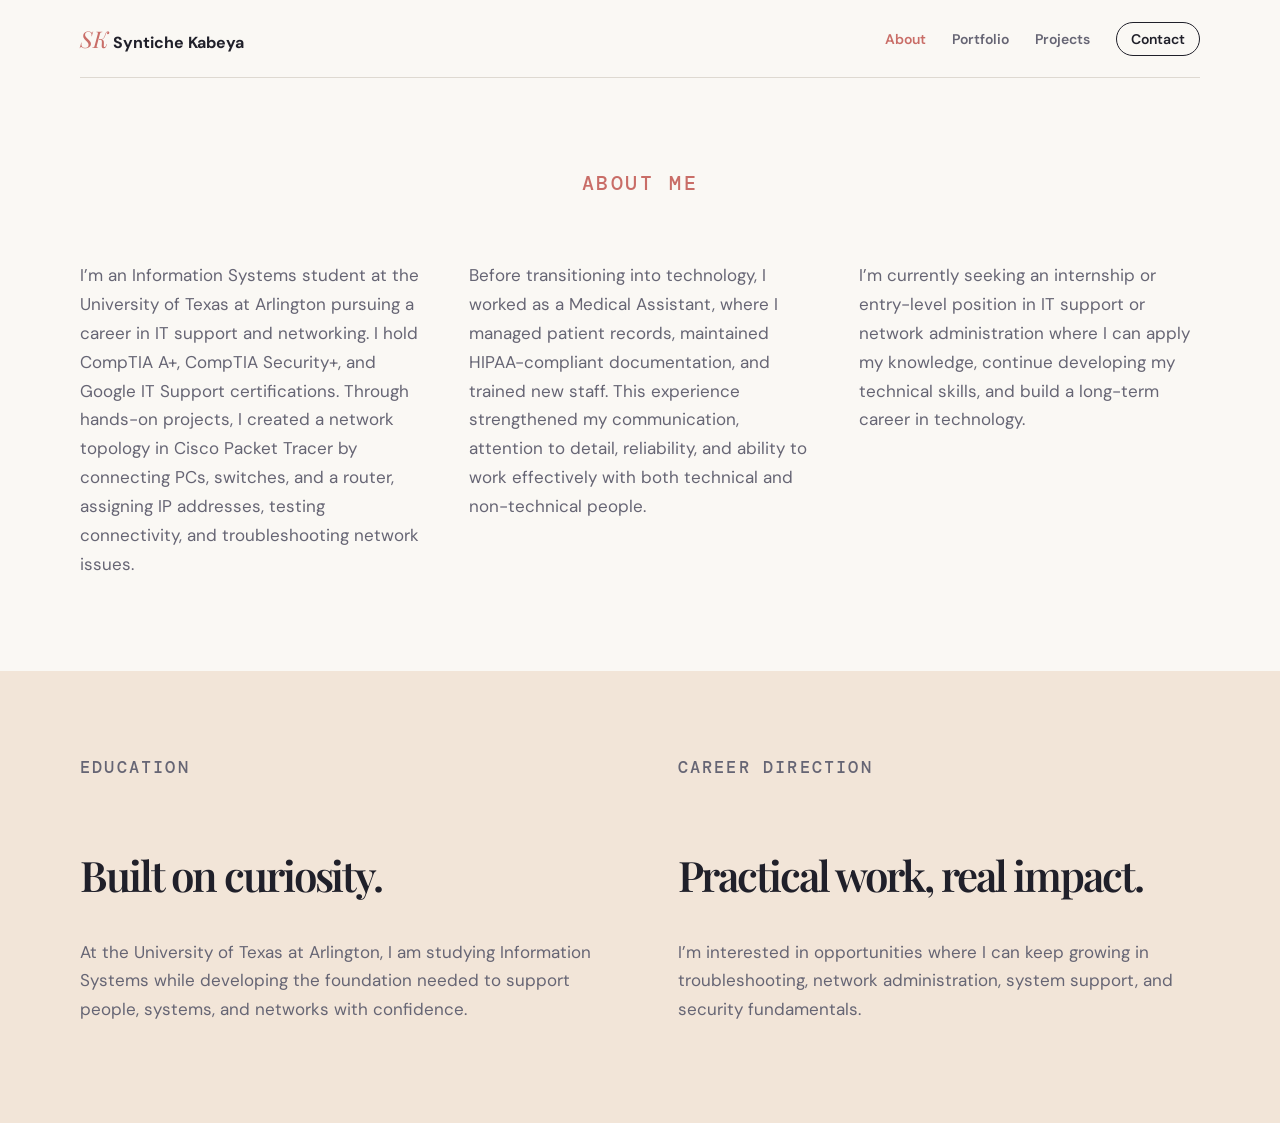
==== about.html @ 3ef498ba "Add files via upload" ====
<!doctype html><html lang="en"><head><meta charset="UTF-8"><meta name="viewport" content="width=device-width,initial-scale=1.0"><title>About | Syntiche Kabeya</title><link rel="preconnect" href="https://fonts.googleapis.com"><link rel="preconnect" href="https://fonts.gstatic.com" crossorigin><link href="https://fonts.googleapis.com/css2?family=DM+Mono:wght@400;500&family=DM+Sans:wght@400;500;600;700&family=Playfair+Display:ital,wght@0,600;0,700&display=swap" rel="stylesheet"><style>:root{--ink:#20202a;--muted:#666574;--paper:#faf8f4;--warm:#f2e5d8;--rose:#c96d67;--line:#ded9d1}*{box-sizing:border-box}body{margin:0;background:var(--paper);color:var(--ink);font-family:"DM Sans",sans-serif}.wrap{width:min(1120px,calc(100% - 48px));margin:auto}.nav{min-height:78px;display:flex;align-items:center;justify-content:space-between;border-bottom:1px solid var(--line)}.brand{color:var(--ink);font-weight:700;text-decoration:none}.brand span{color:var(--rose);font:italic 23px "Playfair Display",serif}.links{display:flex;gap:26px;align-items:center}.links a{color:var(--muted);font-size:14px;font-weight:600;text-decoration:none}.links a.active{color:var(--rose)}.pill{padding:7px 14px!important;border:1px solid var(--ink);border-radius:99px;color:var(--ink)!important}.about{padding:92px 0}.title{text-align:center}.label{margin:0 0 65px;color:var(--rose);font:500 20px "DM Mono",monospace;letter-spacing:.13em;text-transform:uppercase}.copy{display:grid;grid-template-columns:repeat(3,1fr);gap:48px}.copy p{margin:0;color:var(--muted);font-size:17px;line-height:1.7}.story{padding:82px 0;background:var(--warm)}.story-grid{display:grid;grid-template-columns:1fr 1fr;gap:75px}.story h2{font:600 42px "Playfair Display",serif;letter-spacing:-.05em}.story p{color:var(--muted);font-size:17px;line-height:1.7}@media(max-width:720px){.wrap{width:min(100% - 32px,1120px)}.links a:not(.pill){display:none}.copy,.story-grid{grid-template-columns:1fr;gap:35px}.about,.story{padding:65px 0}.label{margin-bottom:38px}}</style></head><body><header class="wrap"><nav class="nav"><a class="brand" href="index.html"><span>SK</span> Syntiche Kabeya</a><div class="links"><a class="active" href="about.html">About</a><a href="portfolio.html">Portfolio</a><a href="projects.html">Projects</a><a class="pill" href="contact.html">Contact</a></div></nav></header><main><section class="about wrap"><div class="title"><p class="label">About me</p></div><div class="copy"><p>I’m an Information Systems student at the University of Texas at Arlington pursuing a career in IT support and networking. I hold CompTIA A+, CompTIA Security+, and Google IT Support certifications. Through hands-on projects, I created a network topology in Cisco Packet Tracer by connecting PCs, switches, and a router, assigning IP addresses, testing connectivity, and troubleshooting network issues.</p><p>Before transitioning into technology, I worked as a Medical Assistant, where I managed patient records, maintained HIPAA-compliant documentation, and trained new staff. This experience strengthened my communication, attention to detail, reliability, and ability to work effectively with both technical and non-technical people.</p><p>I’m currently seeking an internship or entry-level position in IT support or network administration where I can apply my knowledge, continue developing my technical skills, and build a long-term career in technology.</p></div></section><section class="story"><div class="story-grid wrap"><div><p class="label">Education</p><h2>Built on curiosity.</h2><p>At the University of Texas at Arlington, I am studying Information Systems while developing the foundation needed to support people, systems, and networks with confidence.</p></div><div><p class="label">Career direction</p><h2>Practical work, real impact.</h2><p>I’m interested in opportunities where I can keep growing in troubleshooting, network administration, system support, and security fundamentals.</p></div></div></section></main></body></html>
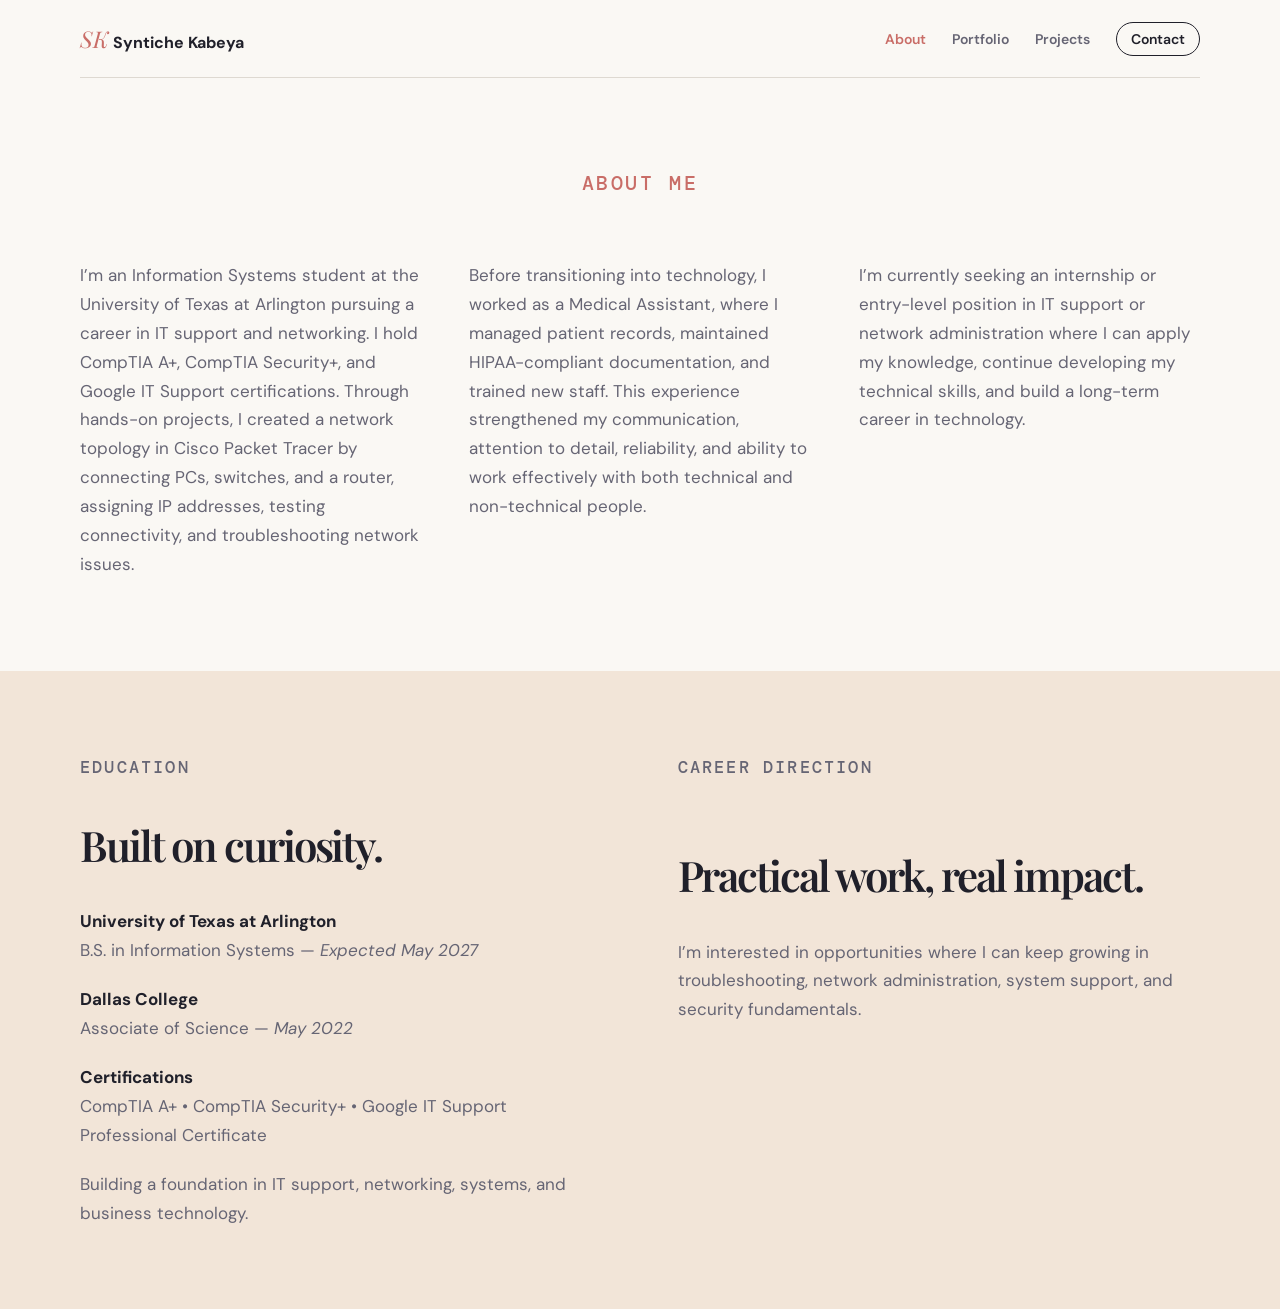
==== commit acb9c597: "Add files via upload" ====
--- a/about.html
+++ b/about.html
@@ -1 +1,51 @@
-<!doctype html><html lang="en"><head><meta charset="UTF-8"><meta name="viewport" content="width=device-width,initial-scale=1.0"><title>About | Syntiche Kabeya</title><link rel="preconnect" href="https://fonts.googleapis.com"><link rel="preconnect" href="https://fonts.gstatic.com" crossorigin><link href="https://fonts.googleapis.com/css2?family=DM+Mono:wght@400;500&family=DM+Sans:wght@400;500;600;700&family=Playfair+Display:ital,wght@0,600;0,700&display=swap" rel="stylesheet"><style>:root{--ink:#20202a;--muted:#666574;--paper:#faf8f4;--warm:#f2e5d8;--rose:#c96d67;--line:#ded9d1}*{box-sizing:border-box}body{margin:0;background:var(--paper);color:var(--ink);font-family:"DM Sans",sans-serif}.wrap{width:min(1120px,calc(100% - 48px));margin:auto}.nav{min-height:78px;display:flex;align-items:center;justify-content:space-between;border-bottom:1px solid var(--line)}.brand{color:var(--ink);font-weight:700;text-decoration:none}.brand span{color:var(--rose);font:italic 23px "Playfair Display",serif}.links{display:flex;gap:26px;align-items:center}.links a{color:var(--muted);font-size:14px;font-weight:600;text-decoration:none}.links a.active{color:var(--rose)}.pill{padding:7px 14px!important;border:1px solid var(--ink);border-radius:99px;color:var(--ink)!important}.about{padding:92px 0}.title{text-align:center}.label{margin:0 0 65px;color:var(--rose);font:500 20px "DM Mono",monospace;letter-spacing:.13em;text-transform:uppercase}.copy{display:grid;grid-template-columns:repeat(3,1fr);gap:48px}.copy p{margin:0;color:var(--muted);font-size:17px;line-height:1.7}.story{padding:82px 0;background:var(--warm)}.story-grid{display:grid;grid-template-columns:1fr 1fr;gap:75px}.story h2{font:600 42px "Playfair Display",serif;letter-spacing:-.05em}.story p{color:var(--muted);font-size:17px;line-height:1.7}@media(max-width:720px){.wrap{width:min(100% - 32px,1120px)}.links a:not(.pill){display:none}.copy,.story-grid{grid-template-columns:1fr;gap:35px}.about,.story{padding:65px 0}.label{margin-bottom:38px}}</style></head><body><header class="wrap"><nav class="nav"><a class="brand" href="index.html"><span>SK</span> Syntiche Kabeya</a><div class="links"><a class="active" href="about.html">About</a><a href="portfolio.html">Portfolio</a><a href="projects.html">Projects</a><a class="pill" href="contact.html">Contact</a></div></nav></header><main><section class="about wrap"><div class="title"><p class="label">About me</p></div><div class="copy"><p>I’m an Information Systems student at the University of Texas at Arlington pursuing a career in IT support and networking. I hold CompTIA A+, CompTIA Security+, and Google IT Support certifications. Through hands-on projects, I created a network topology in Cisco Packet Tracer by connecting PCs, switches, and a router, assigning IP addresses, testing connectivity, and troubleshooting network issues.</p><p>Before transitioning into technology, I worked as a Medical Assistant, where I managed patient records, maintained HIPAA-compliant documentation, and trained new staff. This experience strengthened my communication, attention to detail, reliability, and ability to work effectively with both technical and non-technical people.</p><p>I’m currently seeking an internship or entry-level position in IT support or network administration where I can apply my knowledge, continue developing my technical skills, and build a long-term career in technology.</p></div></section><section class="story"><div class="story-grid wrap"><div><p class="label">Education</p><h2>Built on curiosity.</h2><p>At the University of Texas at Arlington, I am studying Information Systems while developing the foundation needed to support people, systems, and networks with confidence.</p></div><div><p class="label">Career direction</p><h2>Practical work, real impact.</h2><p>I’m interested in opportunities where I can keep growing in troubleshooting, network administration, system support, and security fundamentals.</p></div></div></section></main></body></html>
+<!doctype html>
+<html lang="en">
+<head>
+  <meta charset="UTF-8">
+  <meta name="viewport" content="width=device-width, initial-scale=1.0">
+  <title>About | Syntiche Kabeya</title>
+  <link rel="preconnect" href="https://fonts.googleapis.com">
+  <link rel="preconnect" href="https://fonts.gstatic.com" crossorigin>
+  <link href="https://fonts.googleapis.com/css2?family=DM+Mono:wght@400;500&family=DM+Sans:wght@400;500;600;700&family=Playfair+Display:ital,wght@0,600;0,700&display=swap" rel="stylesheet">
+  <style>
+    :root{--ink:#20202a;--muted:#666574;--paper:#faf8f4;--warm:#f2e5d8;--rose:#c96d67;--line:#ded9d1}
+    *{box-sizing:border-box} body{margin:0;background:var(--paper);color:var(--ink);font-family:"DM Sans",sans-serif}
+    .wrap{width:min(1120px,calc(100% - 48px));margin:auto}
+    .nav{min-height:78px;display:flex;align-items:center;justify-content:space-between;border-bottom:1px solid var(--line)}
+    .brand{color:var(--ink);font-weight:700;text-decoration:none}.brand span{color:var(--rose);font:italic 23px "Playfair Display",serif}
+    .links{display:flex;gap:26px;align-items:center}.links a{color:var(--muted);font-size:14px;font-weight:600;text-decoration:none}.links a.active{color:var(--rose)}
+    .pill{padding:7px 14px!important;border:1px solid var(--ink);border-radius:99px;color:var(--ink)!important}
+    .about{padding:92px 0}.title{text-align:center}.label{margin:0 0 65px;color:var(--rose);font:500 20px "DM Mono",monospace;letter-spacing:.13em;text-transform:uppercase}
+    .copy{display:grid;grid-template-columns:repeat(3,1fr);gap:48px}.copy p{margin:0;color:var(--muted);font-size:17px;line-height:1.7}
+    .story{padding:82px 0;background:var(--warm)}.story-grid{display:grid;grid-template-columns:1fr 1fr;gap:75px}.story h2{font:600 42px "Playfair Display",serif;letter-spacing:-.05em}
+    .story p{color:var(--muted);font-size:17px;line-height:1.7}.education-details p{margin:0 0 20px}.education-details p:last-child{margin-bottom:0}.education-details strong{color:var(--ink)}
+    @media(max-width:720px){.wrap{width:min(100% - 32px,1120px)}.links a:not(.pill){display:none}.copy,.story-grid{grid-template-columns:1fr;gap:35px}.about,.story{padding:65px 0}.label{margin-bottom:38px}}
+  </style>
+</head>
+<body>
+  <header class="wrap"><nav class="nav"><a class="brand" href="index.html"><span>SK</span> Syntiche Kabeya</a><div class="links"><a class="active" href="about.html">About</a><a href="portfolio.html">Portfolio</a><a href="projects.html">Projects</a><a class="pill" href="contact.html">Contact</a></div></nav></header>
+  <main>
+    <section class="about wrap">
+      <div class="title"><p class="label">About me</p></div>
+      <div class="copy">
+        <p>I’m an Information Systems student at the University of Texas at Arlington pursuing a career in IT support and networking. I hold CompTIA A+, CompTIA Security+, and Google IT Support certifications. Through hands-on projects, I created a network topology in Cisco Packet Tracer by connecting PCs, switches, and a router, assigning IP addresses, testing connectivity, and troubleshooting network issues.</p>
+        <p>Before transitioning into technology, I worked as a Medical Assistant, where I managed patient records, maintained HIPAA-compliant documentation, and trained new staff. This experience strengthened my communication, attention to detail, reliability, and ability to work effectively with both technical and non-technical people.</p>
+        <p>I’m currently seeking an internship or entry-level position in IT support or network administration where I can apply my knowledge, continue developing my technical skills, and build a long-term career in technology.</p>
+      </div>
+    </section>
+    <section class="story">
+      <div class="story-grid wrap">
+        <div class="education-details">
+          <p class="label">Education</p>
+          <h2>Built on curiosity.</h2>
+          <p><strong>University of Texas at Arlington</strong><br>B.S. in Information Systems &mdash; <em>Expected May 2027</em></p>
+          <p><strong>Dallas College</strong><br>Associate of Science &mdash; <em>May 2022</em></p>
+          <p><strong>Certifications</strong><br>CompTIA A+ &bull; CompTIA Security+ &bull; Google IT Support Professional Certificate</p>
+          <p>Building a foundation in IT support, networking, systems, and business technology.</p>
+        </div>
+        <div><p class="label">Career direction</p><h2>Practical work, real impact.</h2><p>I’m interested in opportunities where I can keep growing in troubleshooting, network administration, system support, and security fundamentals.</p></div>
+      </div>
+    </section>
+  </main>
+</body>
+</html>
